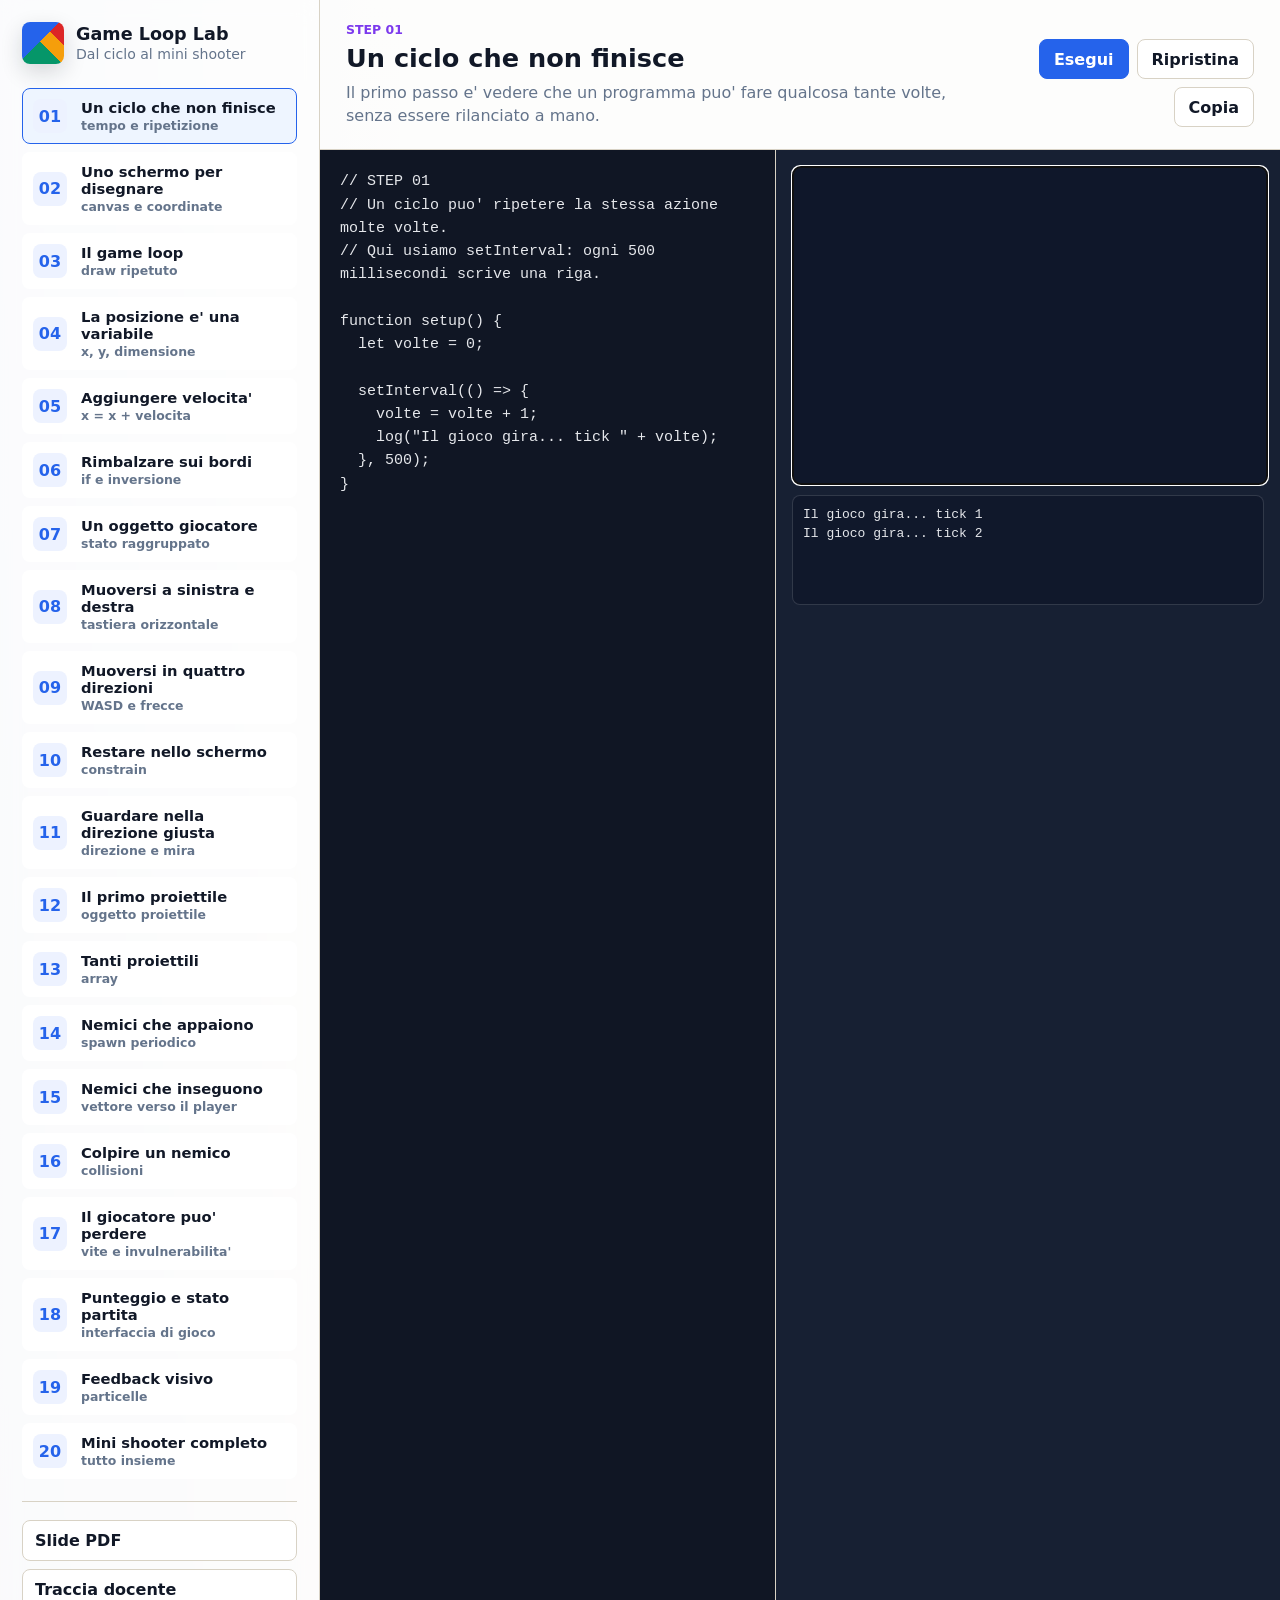
==== site/index.html @ 0ce8db0b "Initial teaching lab" ====
<!doctype html>
<html lang="it">
  <head>
    <meta charset="utf-8" />
    <meta name="viewport" content="width=device-width, initial-scale=1" />
    <title>Game Loop Lab</title>
    <link rel="stylesheet" href="./css/styles.css" />
  </head>
  <body>
    <main class="lab-shell">
      <aside class="lesson-panel" aria-label="Lezioni">
        <div class="brand">
          <span class="brand-mark"></span>
          <div>
            <h1>Game Loop Lab</h1>
            <p>Dal ciclo al mini shooter</p>
          </div>
        </div>
        <nav id="lessonList" class="lesson-list"></nav>
        <div class="resource-links">
          <a href="./assets/lezione-game-loop.pdf" target="_blank" rel="noreferrer">Slide PDF</a>
          <a href="./docs/lesson-plan.md" target="_blank" rel="noreferrer">Traccia docente</a>
        </div>
      </aside>

      <section class="workspace">
        <header class="lesson-header">
          <div>
            <p id="lessonStep" class="eyebrow">Step 01</p>
            <h2 id="lessonTitle">Caricamento...</h2>
            <p id="lessonGoal" class="goal"></p>
          </div>
          <div class="actions">
            <button id="runButton" type="button">Esegui</button>
            <button id="resetButton" type="button">Ripristina</button>
            <button id="copyButton" type="button">Copia</button>
          </div>
        </header>

        <div class="activity">
          <section class="editor-pane" aria-label="Editor codice">
            <textarea id="codeEditor" spellcheck="false" aria-label="Codice JavaScript"></textarea>
          </section>
          <section class="preview-pane" aria-label="Anteprima">
            <iframe id="previewFrame" title="Anteprima del gioco" sandbox="allow-scripts"></iframe>
          </section>
        </div>
      </section>
    </main>

    <script src="./js/app.js"></script>
  </body>
</html>
---- site/css/styles.css ----
:root {
  --ink: #111827;
  --paper: #f7f4ef;
  --panel: #ffffff;
  --line: #d8d2c5;
  --muted: #64748b;
  --blue: #2563eb;
  --green: #059669;
  --red: #dc2626;
  --yellow: #f59e0b;
  --violet: #7c3aed;
  --code: #101624;
}

* {
  box-sizing: border-box;
}

body {
  margin: 0;
  min-height: 100vh;
  color: var(--ink);
  background:
    linear-gradient(90deg, rgba(37, 99, 235, 0.08), transparent 32%),
    linear-gradient(180deg, #fbfaf7 0%, var(--paper) 100%);
  font-family: Inter, ui-sans-serif, system-ui, -apple-system, BlinkMacSystemFont, "Segoe UI", sans-serif;
}

button {
  border: 1px solid var(--line);
  border-radius: 8px;
  background: var(--panel);
  color: var(--ink);
  cursor: pointer;
  font: inherit;
  font-weight: 700;
  min-height: 40px;
  padding: 0 14px;
}

button:hover {
  border-color: var(--blue);
}

.lab-shell {
  display: grid;
  grid-template-columns: 320px minmax(0, 1fr);
  min-height: 100vh;
}

.lesson-panel {
  border-right: 1px solid var(--line);
  background: rgba(255, 255, 255, 0.78);
  backdrop-filter: blur(10px);
  padding: 22px;
  overflow-y: auto;
}

.brand {
  display: flex;
  gap: 12px;
  align-items: center;
  margin-bottom: 24px;
}

.brand-mark {
  width: 42px;
  height: 42px;
  border-radius: 8px;
  background:
    linear-gradient(135deg, var(--blue) 0 45%, transparent 45%),
    linear-gradient(45deg, var(--green) 0 48%, var(--yellow) 48% 72%, var(--red) 72%);
  box-shadow: 0 8px 22px rgba(17, 24, 39, 0.16);
  flex: 0 0 auto;
}

.brand h1 {
  font-size: 1.1rem;
  margin: 0;
}

.brand p {
  color: var(--muted);
  margin: 2px 0 0;
  font-size: 0.88rem;
}

.lesson-list {
  display: grid;
  gap: 8px;
}

.lesson-button {
  display: grid;
  grid-template-columns: 38px minmax(0, 1fr);
  gap: 10px;
  align-items: center;
  width: 100%;
  border-color: transparent;
  text-align: left;
  padding: 10px;
}

.lesson-button span:first-child {
  display: grid;
  place-items: center;
  width: 34px;
  height: 34px;
  border-radius: 8px;
  background: #edf2ff;
  color: var(--blue);
  font-weight: 800;
}

.lesson-button strong {
  display: block;
  font-size: 0.92rem;
  overflow-wrap: anywhere;
}

.lesson-button small {
  display: block;
  color: var(--muted);
  font-size: 0.78rem;
  margin-top: 2px;
}

.lesson-button.active {
  border-color: var(--blue);
  background: #eef5ff;
}

.resource-links {
  display: grid;
  gap: 8px;
  margin-top: 22px;
  padding-top: 18px;
  border-top: 1px solid var(--line);
}

.resource-links a {
  display: block;
  border: 1px solid var(--line);
  border-radius: 8px;
  background: white;
  color: var(--ink);
  font-weight: 800;
  padding: 10px 12px;
  text-decoration: none;
}

.resource-links a:hover {
  border-color: var(--blue);
  color: var(--blue);
}

.workspace {
  display: grid;
  grid-template-rows: auto minmax(0, 1fr);
  min-width: 0;
}

.lesson-header {
  display: flex;
  gap: 18px;
  justify-content: space-between;
  align-items: end;
  padding: 22px 26px;
  border-bottom: 1px solid var(--line);
  background: rgba(255, 255, 255, 0.68);
}

.eyebrow {
  margin: 0 0 6px;
  color: var(--violet);
  font-size: 0.78rem;
  font-weight: 800;
  text-transform: uppercase;
}

.lesson-header h2 {
  margin: 0;
  font-size: clamp(1.35rem, 2vw, 2rem);
}

.goal {
  max-width: 780px;
  color: var(--muted);
  margin: 8px 0 0;
  line-height: 1.45;
}

.actions {
  display: flex;
  gap: 8px;
  flex-wrap: wrap;
  justify-content: flex-end;
}

#runButton {
  background: var(--blue);
  border-color: var(--blue);
  color: white;
}

.activity {
  display: grid;
  grid-template-columns: minmax(360px, 0.95fr) minmax(360px, 1.05fr);
  gap: 0;
  min-height: 0;
}

.editor-pane,
.preview-pane {
  min-width: 0;
  min-height: 0;
}

.editor-pane {
  border-right: 1px solid var(--line);
  background: var(--code);
}

#codeEditor {
  display: block;
  width: 100%;
  height: 100%;
  min-height: 520px;
  resize: none;
  border: 0;
  outline: 0;
  padding: 20px;
  background: var(--code);
  color: #e5e7eb;
  font: 15px/1.55 "JetBrains Mono", "SFMono-Regular", Consolas, monospace;
  tab-size: 2;
}

.preview-pane {
  background: #172033;
}

#previewFrame {
  display: block;
  width: 100%;
  height: 100%;
  min-height: 520px;
  border: 0;
  background: #172033;
}

@media (max-width: 980px) {
  .lab-shell {
    grid-template-columns: 1fr;
  }

  .lesson-panel {
    border-right: 0;
    border-bottom: 1px solid var(--line);
    max-height: 300px;
  }

  .activity {
    grid-template-columns: 1fr;
  }

  .editor-pane {
    border-right: 0;
    border-bottom: 1px solid var(--line);
  }
}

@media (max-width: 640px) {
  .lesson-header {
    align-items: stretch;
    flex-direction: column;
    padding: 18px;
  }

  .actions {
    justify-content: stretch;
  }

  .actions button {
    flex: 1 1 120px;
  }
}
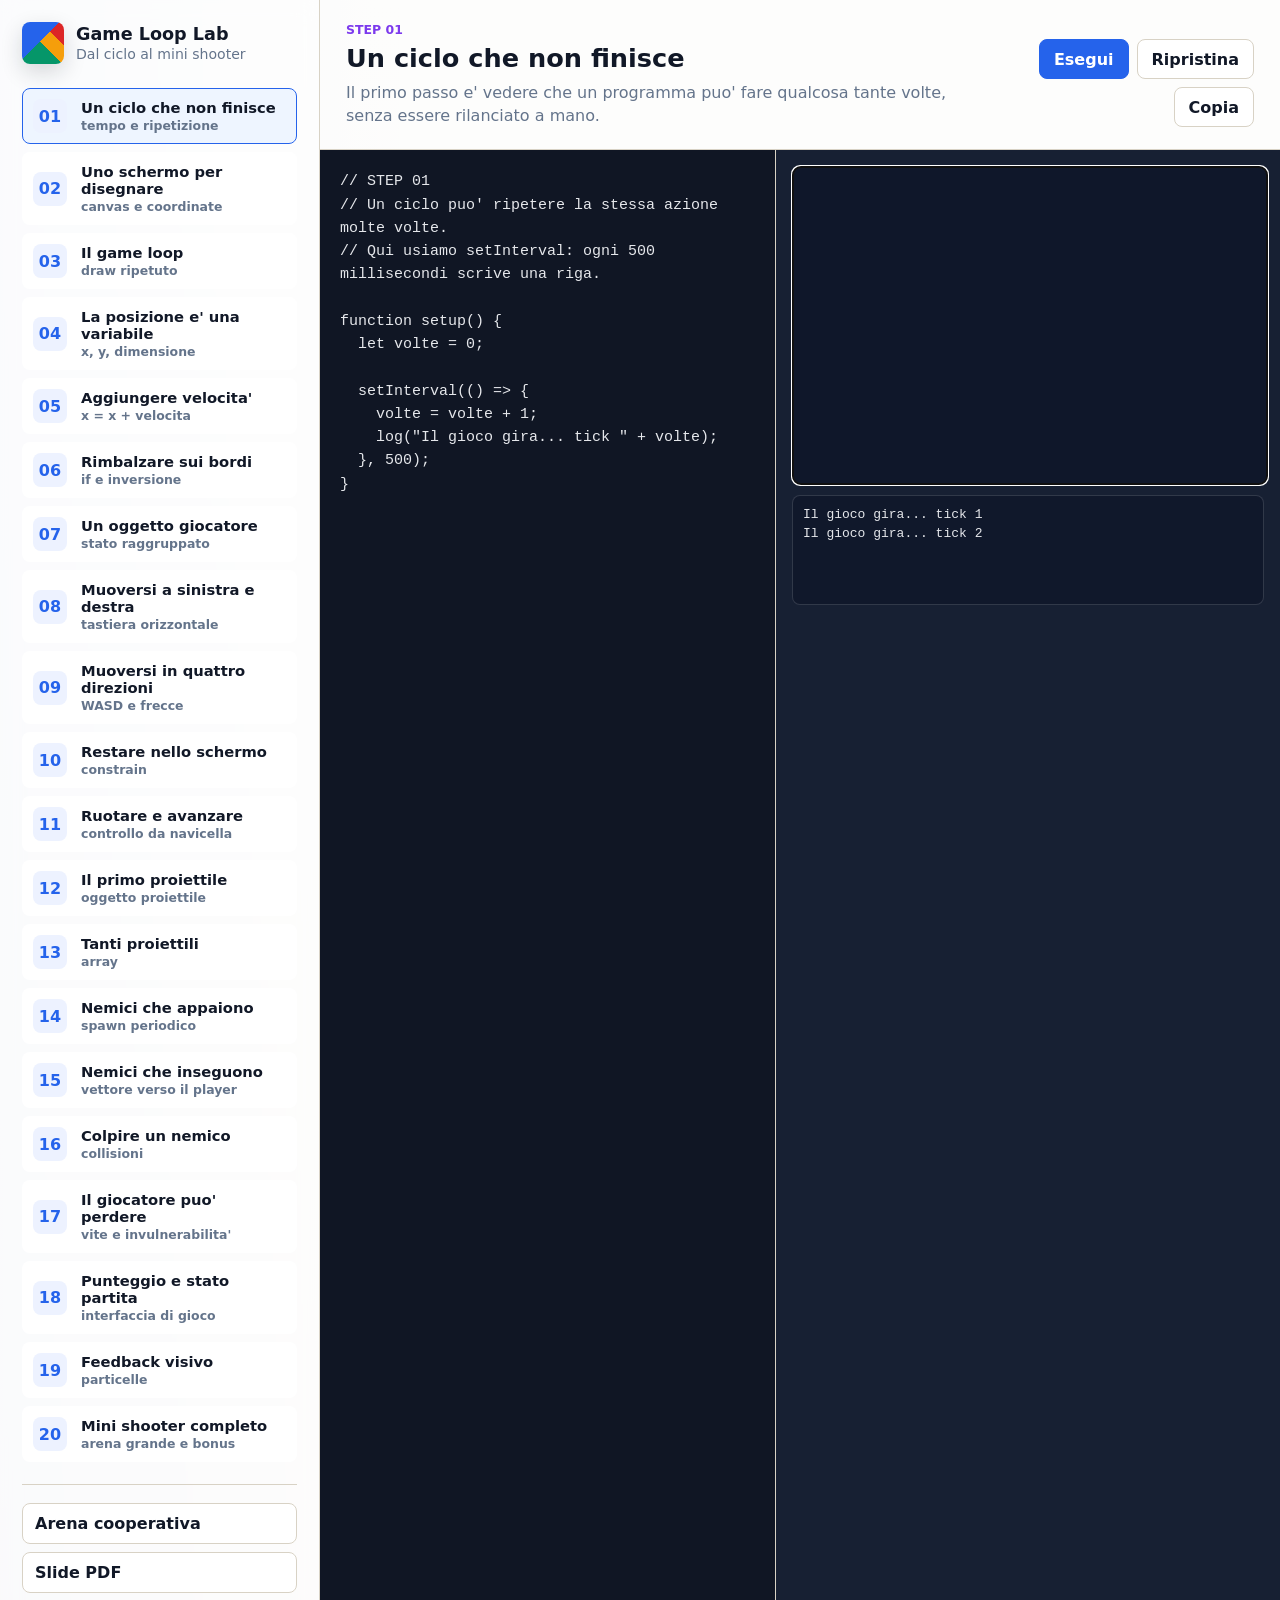
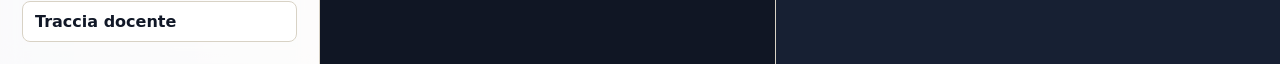
==== commit 1f5c9296: "Add cooperative multiplayer arena" ====
--- a/site/index.html
+++ b/site/index.html
@@ -18,6 +18,7 @@
         </div>
         <nav id="lessonList" class="lesson-list"></nav>
         <div class="resource-links">
+          <a href="./collab.html">Arena cooperativa</a>
           <a href="./assets/lezione-game-loop.pdf" target="_blank" rel="noreferrer">Slide PDF</a>
           <a href="./docs/lesson-plan.md" target="_blank" rel="noreferrer">Traccia docente</a>
         </div>
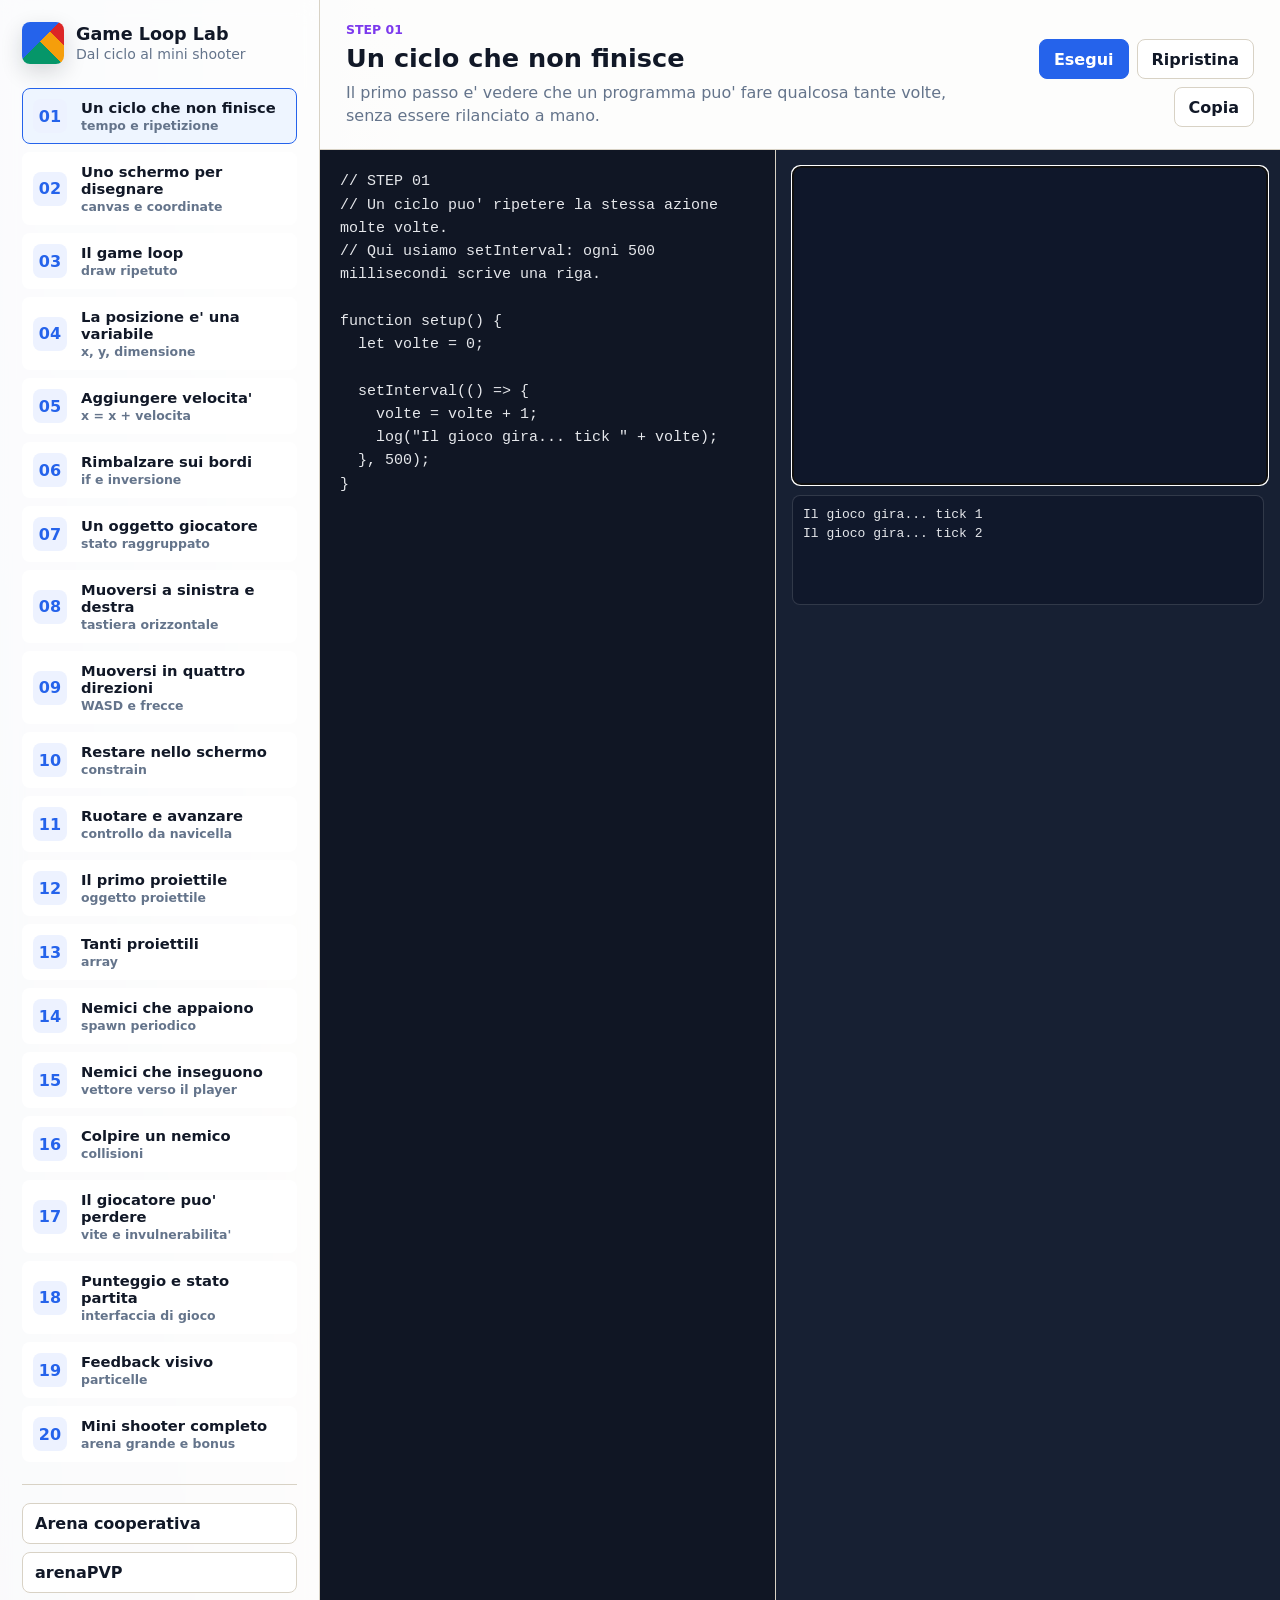
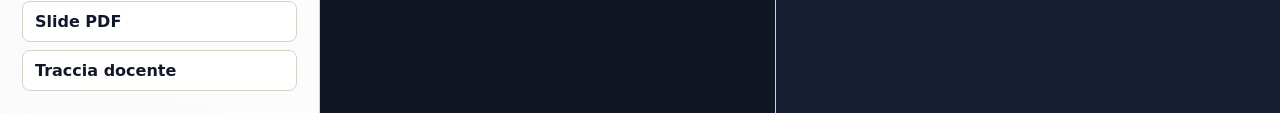
==== commit 859c37c4: "Add arenaPVP battle mode" ====
--- a/site/index.html
+++ b/site/index.html
@@ -19,6 +19,7 @@
         <nav id="lessonList" class="lesson-list"></nav>
         <div class="resource-links">
           <a href="./collab.html">Arena cooperativa</a>
+          <a href="./arenaPVP.html">arenaPVP</a>
           <a href="./assets/lezione-game-loop.pdf" target="_blank" rel="noreferrer">Slide PDF</a>
           <a href="./docs/lesson-plan.md" target="_blank" rel="noreferrer">Traccia docente</a>
         </div>
